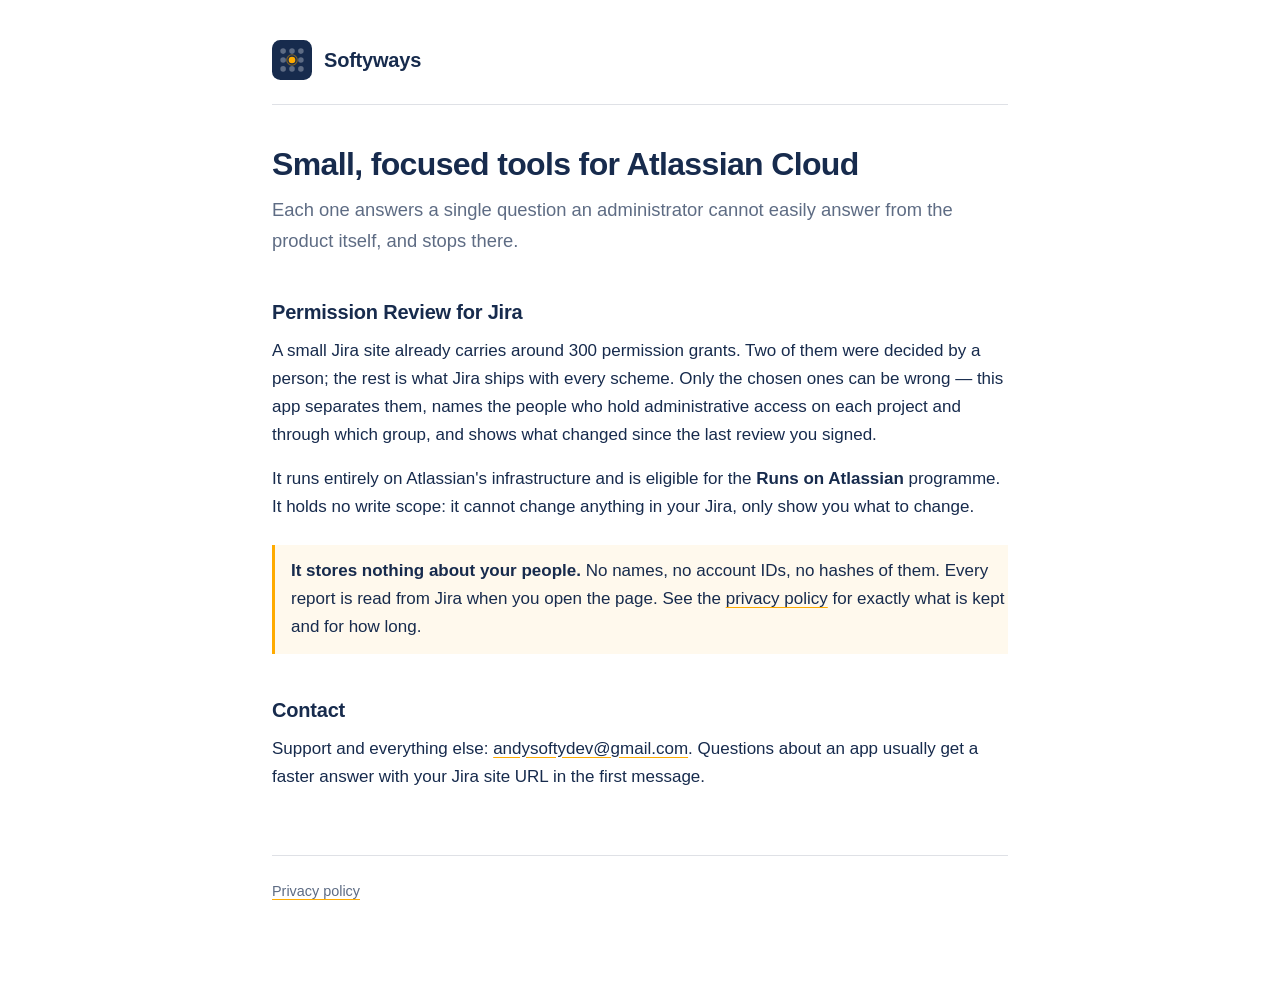
==== index.html @ 2f975e88 "Add the Softyways site: homepage and privacy policy Two static pages, no build step. Both exist beca" ====
<!doctype html>
<html lang="en">
  <head>
    <meta charset="utf-8" />
    <meta name="viewport" content="width=device-width, initial-scale=1" />
    <title>Softyways — small, focused tools for Atlassian Cloud</title>
    <meta
      name="description"
      content="Softyways builds small, focused apps for Atlassian Cloud. Permission Review for Jira shows which permission grants a person actually decided, and who they let in."
    />
    <link rel="stylesheet" href="style.css" />
  </head>
  <body>
    <header>
      <svg viewBox="0 0 144 144" xmlns="http://www.w3.org/2000/svg" role="img" aria-label="Softyways">
        <rect width="144" height="144" rx="30" fill="#172B4D" />
        <g fill="#5E6C84">
          <circle cx="40" cy="40" r="10" />
          <circle cx="72" cy="40" r="10" />
          <circle cx="104" cy="40" r="10" />
          <circle cx="40" cy="72" r="10" />
          <circle cx="104" cy="72" r="10" />
          <circle cx="40" cy="104" r="10" />
          <circle cx="72" cy="104" r="10" />
          <circle cx="104" cy="104" r="10" />
        </g>
        <circle cx="72" cy="72" r="19" fill="none" stroke="#FFAB00" stroke-width="4" opacity="0.45" />
        <circle cx="72" cy="72" r="12" fill="#FFAB00" />
      </svg>
      <a href="./">Softyways</a>
    </header>

    <main>
      <h1>Small, focused tools for Atlassian Cloud</h1>
      <p class="lead">
        Each one answers a single question an administrator cannot easily answer from the product itself, and stops
        there.
      </p>

      <h2>Permission Review for Jira</h2>
      <p>
        A small Jira site already carries around 300 permission grants. Two of them were decided by a person; the rest
        is what Jira ships with every scheme. Only the chosen ones can be wrong — this app separates them, names the
        people who hold administrative access on each project and through which group, and shows what changed since the
        last review you signed.
      </p>
      <p>
        It runs entirely on Atlassian's infrastructure and is eligible for the
        <strong>Runs on Atlassian</strong> programme. It holds no write scope: it cannot change anything in your Jira,
        only show you what to change.
      </p>

      <div class="callout">
        <p>
          <strong>It stores nothing about your people.</strong> No names, no account IDs, no hashes of them. Every
          report is read from Jira when you open the page. See the
          <a href="privacy.html">privacy policy</a> for exactly what is kept and for how long.
        </p>
      </div>

      <h2>Contact</h2>
      <p>
        Support and everything else: <a href="mailto:andysoftydev@gmail.com">andysoftydev@gmail.com</a>. Questions about
        an app usually get a faster answer with your Jira site URL in the first message.
      </p>
    </main>

    <footer>
      <p><a href="privacy.html">Privacy policy</a></p>
    </footer>
  </body>
</html>
---- style.css ----
/*
 * One stylesheet for the whole site. No framework, no fonts to fetch: the two
 * pages here exist to be read by a compliance reviewer and by Atlassian's app
 * reviewer, and both should get them instantly on any connection.
 */

:root {
  --ink: #172b4d;
  --muted: #5e6c84;
  --line: #dfe1e6;
  --accent: #ffab00;
  --paper: #ffffff;
}

@media (prefers-color-scheme: dark) {
  :root {
    --ink: #e6edf7;
    --muted: #9fb0c9;
    --line: #2c3e5d;
    --paper: #10182a;
  }
}

* {
  box-sizing: border-box;
}

body {
  margin: 0;
  padding: 0 1.25rem 5rem;
  background: var(--paper);
  color: var(--ink);
  font: 17px/1.65 -apple-system, "Segoe UI", Roboto, Helvetica, Arial, sans-serif;
  -webkit-text-size-adjust: 100%;
}

main,
header {
  max-width: 46rem;
  margin: 0 auto;
}

header {
  display: flex;
  align-items: center;
  gap: 0.75rem;
  padding: 2.5rem 0 1.5rem;
  border-bottom: 1px solid var(--line);
  margin-bottom: 2.5rem;
}

header svg {
  width: 40px;
  height: 40px;
  flex: none;
}

header a {
  color: inherit;
  text-decoration: none;
  font-weight: 700;
  font-size: 1.25rem;
  letter-spacing: -0.01em;
}

h1 {
  font-size: 2rem;
  line-height: 1.2;
  letter-spacing: -0.02em;
  margin: 0 0 0.75rem;
}

h2 {
  font-size: 1.25rem;
  margin: 2.5rem 0 0.5rem;
  letter-spacing: -0.01em;
}

h3 {
  font-size: 1.05rem;
  margin: 1.75rem 0 0.35rem;
}

p,
ul {
  margin: 0 0 1rem;
}

ul {
  padding-left: 1.25rem;
}

li {
  margin-bottom: 0.4rem;
}

a {
  color: inherit;
  text-decoration-color: var(--accent);
  text-underline-offset: 3px;
}

.lead {
  font-size: 1.15rem;
  color: var(--muted);
}

.date {
  color: var(--muted);
  font-size: 0.9rem;
}

.callout {
  border-left: 3px solid var(--accent);
  padding: 0.75rem 0 0.75rem 1rem;
  margin: 1.5rem 0;
  background: color-mix(in srgb, var(--accent) 7%, transparent);
}

.callout p:last-child {
  margin-bottom: 0;
}

/* Wide content must scroll inside itself, never push the page sideways. */
.scroll {
  overflow-x: auto;
  margin: 0 0 1.25rem;
}

table {
  border-collapse: collapse;
  width: 100%;
  min-width: 34rem;
  font-size: 0.95rem;
}

th,
td {
  text-align: left;
  vertical-align: top;
  padding: 0.6rem 0.75rem;
  border-bottom: 1px solid var(--line);
}

th {
  font-weight: 600;
  background: color-mix(in srgb, var(--ink) 5%, transparent);
}

code {
  font-family: ui-monospace, SFMono-Regular, Menlo, Consolas, monospace;
  font-size: 0.9em;
  background: color-mix(in srgb, var(--ink) 7%, transparent);
  padding: 0.1em 0.35em;
  border-radius: 3px;
}

footer {
  max-width: 46rem;
  margin: 4rem auto 0;
  padding-top: 1.5rem;
  border-top: 1px solid var(--line);
  color: var(--muted);
  font-size: 0.9rem;
}
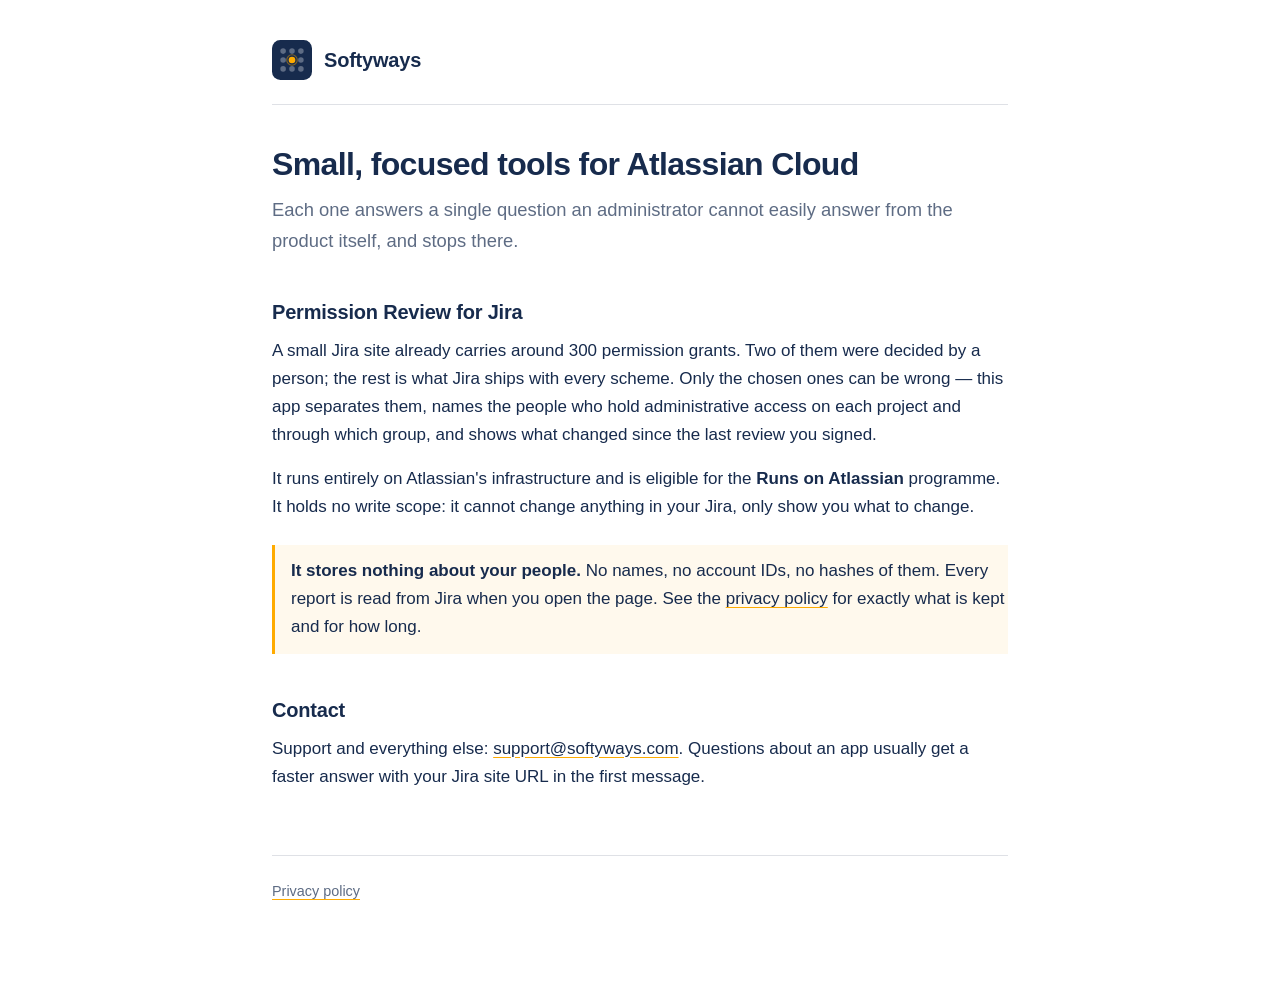
==== commit 1e0d3765: "Replace Gmail contact with support@softyways.com" ====
--- a/index.html
+++ b/index.html
@@ -60,7 +60,7 @@
 
       <h2>Contact</h2>
       <p>
-        Support and everything else: <a href="mailto:andysoftydev@gmail.com">andysoftydev@gmail.com</a>. Questions about
+        Support and everything else: <a href="mailto:support@softyways.com">support@softyways.com</a>. Questions about
         an app usually get a faster answer with your Jira site URL in the first message.
       </p>
     </main>
